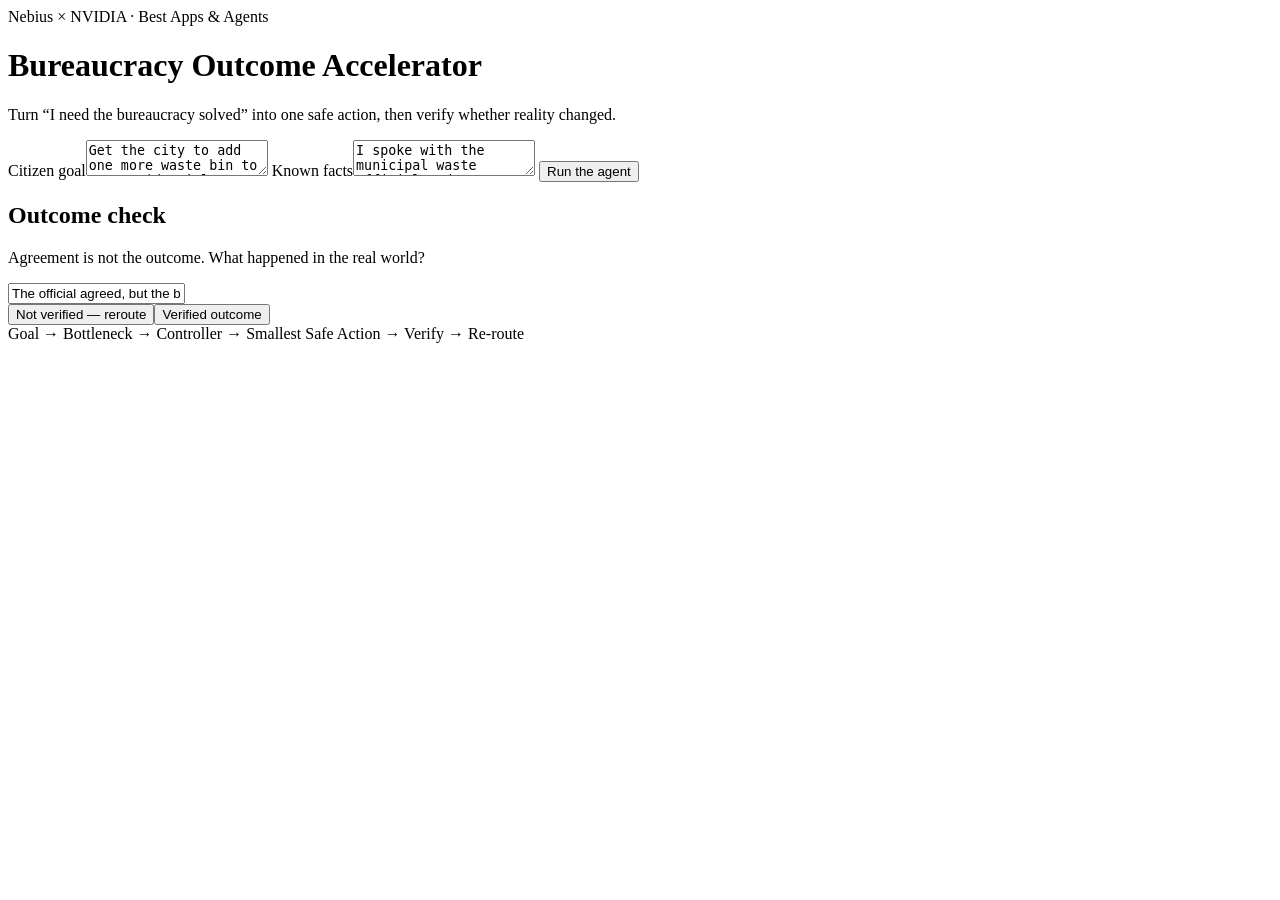
==== web/index.html @ ab4b4937 "Add web/index.html" ====
<!doctype html>
<html lang="en"><head><meta charset="utf-8"><meta name="viewport" content="width=device-width,initial-scale=1">
<title>Bureaucracy Outcome Accelerator</title><link rel="stylesheet" href="/web/style.css"></head>
<body><main>
<div class="eyebrow">Nebius × NVIDIA · Best Apps & Agents</div>
<h1>Bureaucracy Outcome Accelerator</h1>
<p class="sub">Turn “I need the bureaucracy solved” into one safe action, then verify whether reality changed.</p>
<section class="card">
<label>Citizen goal</label><textarea id="goal">Get the city to add one more waste bin to our residential area.</textarea>
<label>Known facts</label><textarea id="facts">I spoke with the municipal waste official today. He agreed to add one bin.</textarea>
<button id="run">Run the agent</button>
</section>
<section id="result" class="card hidden"></section>
<section id="follow" class="card hidden"><h2>Outcome check</h2><p>Agreement is not the outcome. What happened in the real world?</p>
<input id="outcome" value="The official agreed, but the bin has not been placed yet."><div class="row"><button id="notVerified">Not verified — reroute</button><button id="verified">Verified outcome</button></div></section>
<footer>Goal → Bottleneck → Controller → Smallest Safe Action → Verify → Re-route</footer>
</main><script src="/web/app.js"></script></body></html>
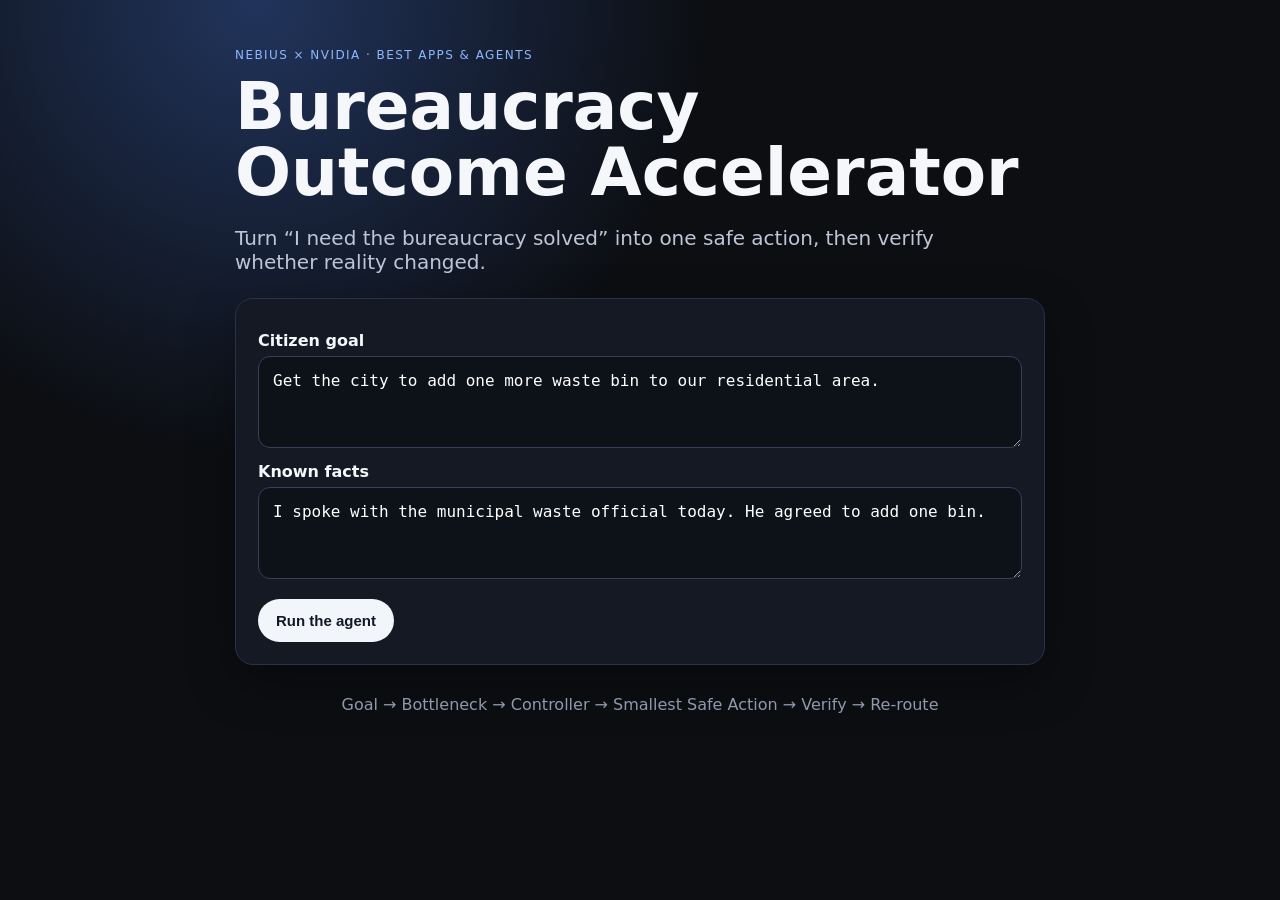
==== commit b86a309a: "Add human approval gate and resumable verification flow" ====
--- a/web/index.html
+++ b/web/index.html
@@ -11,6 +11,7 @@
 <button id="run">Run the agent</button>
 </section>
 <section id="result" class="card hidden"></section>
+<section id="approval" class="card hidden"><h2>Human approval required</h2><p>The agent is paused. Approval applies only to the exact action shown above.</p><button id="approve">Approve &amp; resume</button></section>
 <section id="follow" class="card hidden"><h2>Outcome check</h2><p>Agreement is not the outcome. What happened in the real world?</p>
 <input id="outcome" value="The official agreed, but the bin has not been placed yet."><div class="row"><button id="notVerified">Not verified — reroute</button><button id="verified">Verified outcome</button></div></section>
 <footer>Goal → Bottleneck → Controller → Smallest Safe Action → Verify → Re-route</footer>
--- a/web/style.css
+++ b/web/style.css
@@ -0,0 +1 @@
+:root{font-family:Inter,system-ui,Segoe UI,sans-serif;background:#0c0e12;color:#f5f7fb}*{box-sizing:border-box}body{margin:0;background:radial-gradient(circle at 20% 0,#21345c 0,#0c0e12 35%)}main{max-width:850px;margin:0 auto;padding:48px 20px 80px}.eyebrow{letter-spacing:.12em;text-transform:uppercase;color:#8db8ff;font-size:12px}h1{font-size:clamp(34px,7vw,66px);line-height:1;margin:12px 0}.sub{font-size:20px;color:#bdc6d8;max-width:720px}.card{background:#141923;border:1px solid #293248;border-radius:18px;padding:22px;margin-top:24px;box-shadow:0 18px 50px #0005}.hidden{display:none}label{display:block;font-weight:700;margin:10px 0 6px}textarea,input{width:100%;background:#0d1118;color:#fff;border:1px solid #35405a;border-radius:12px;padding:14px;font-size:16px}textarea{min-height:92px;resize:vertical}button{background:#f2f5fa;color:#111827;border:0;border-radius:999px;padding:13px 18px;font-weight:800;font-size:15px;margin-top:16px;cursor:pointer}.row{display:flex;gap:12px;flex-wrap:wrap}h2{margin-top:0}.k{color:#8db8ff;font-size:12px;text-transform:uppercase;letter-spacing:.1em;margin-top:18px}.v{font-size:18px;line-height:1.45;margin-top:5px}.status{display:inline-block;padding:6px 10px;border-radius:999px;background:#1e2d49;color:#a9c9ff;font-weight:800}footer{margin-top:30px;color:#8e99ad;text-align:center}
